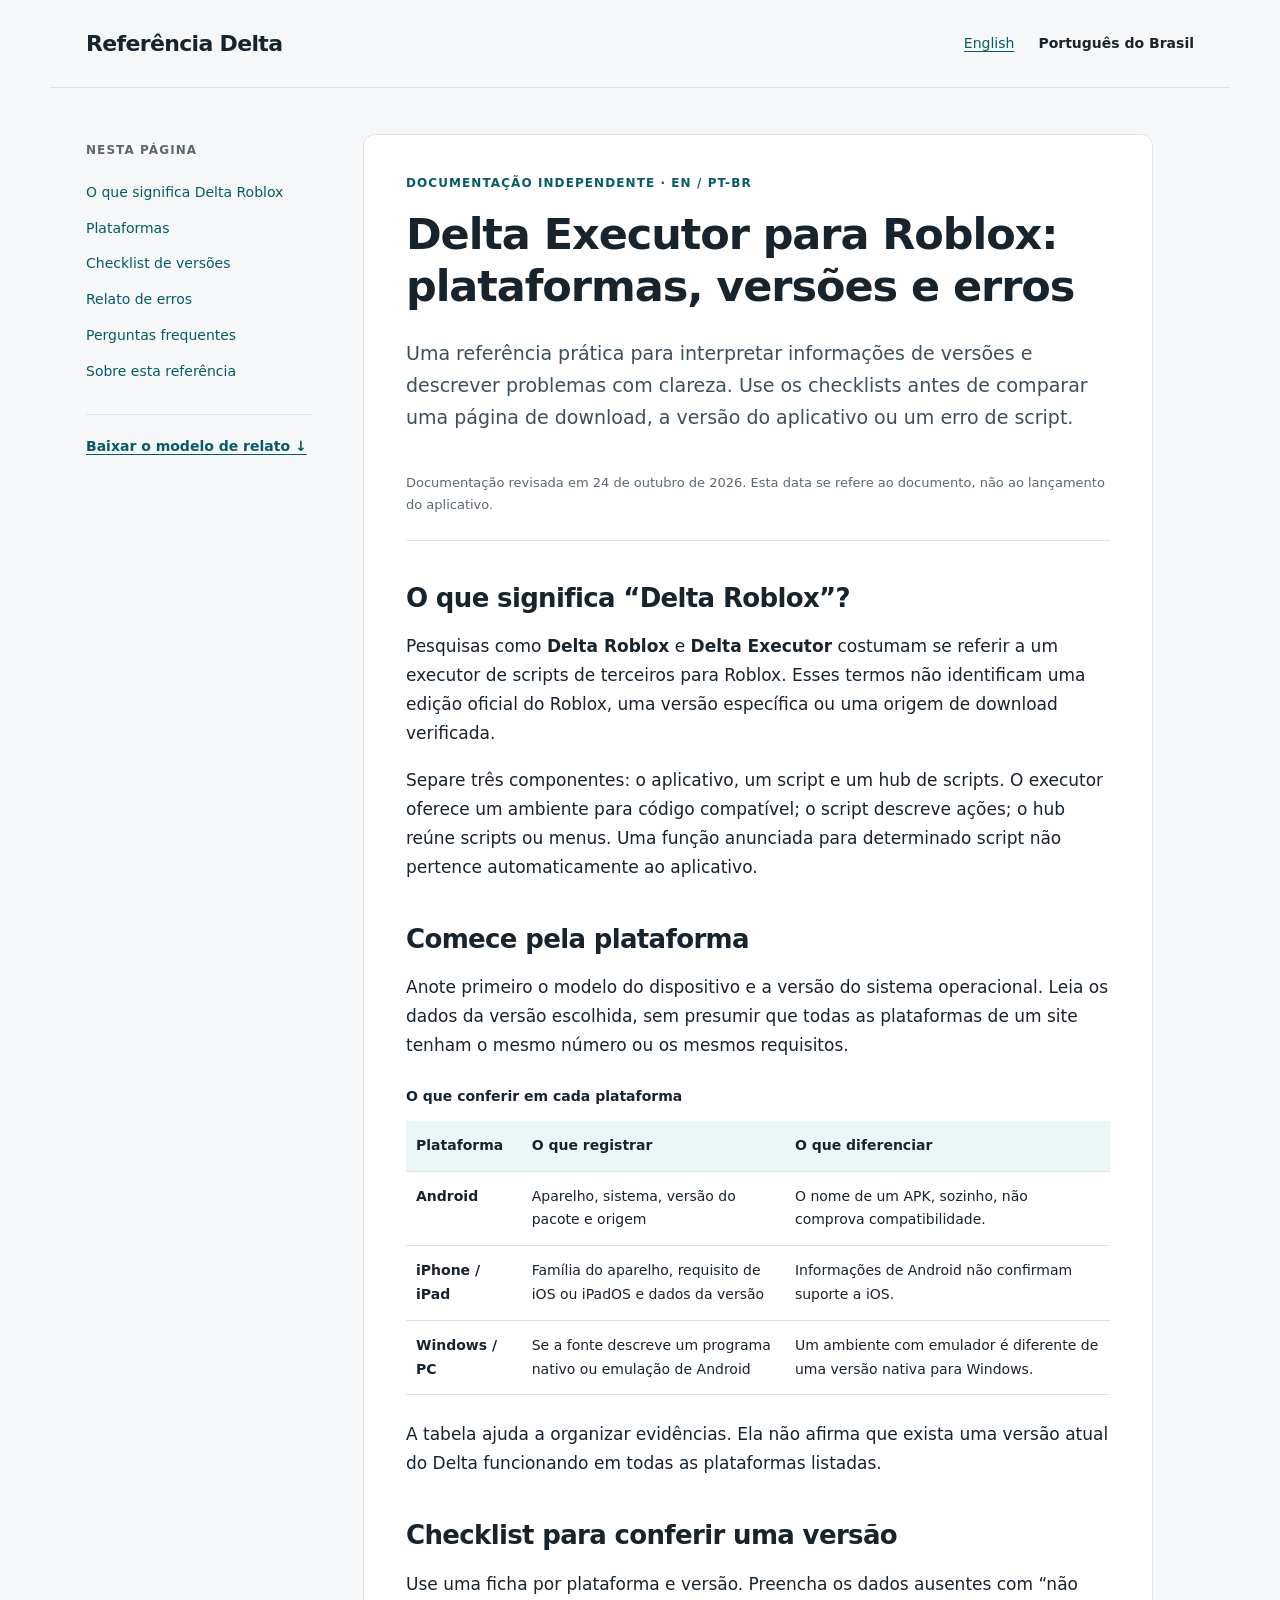
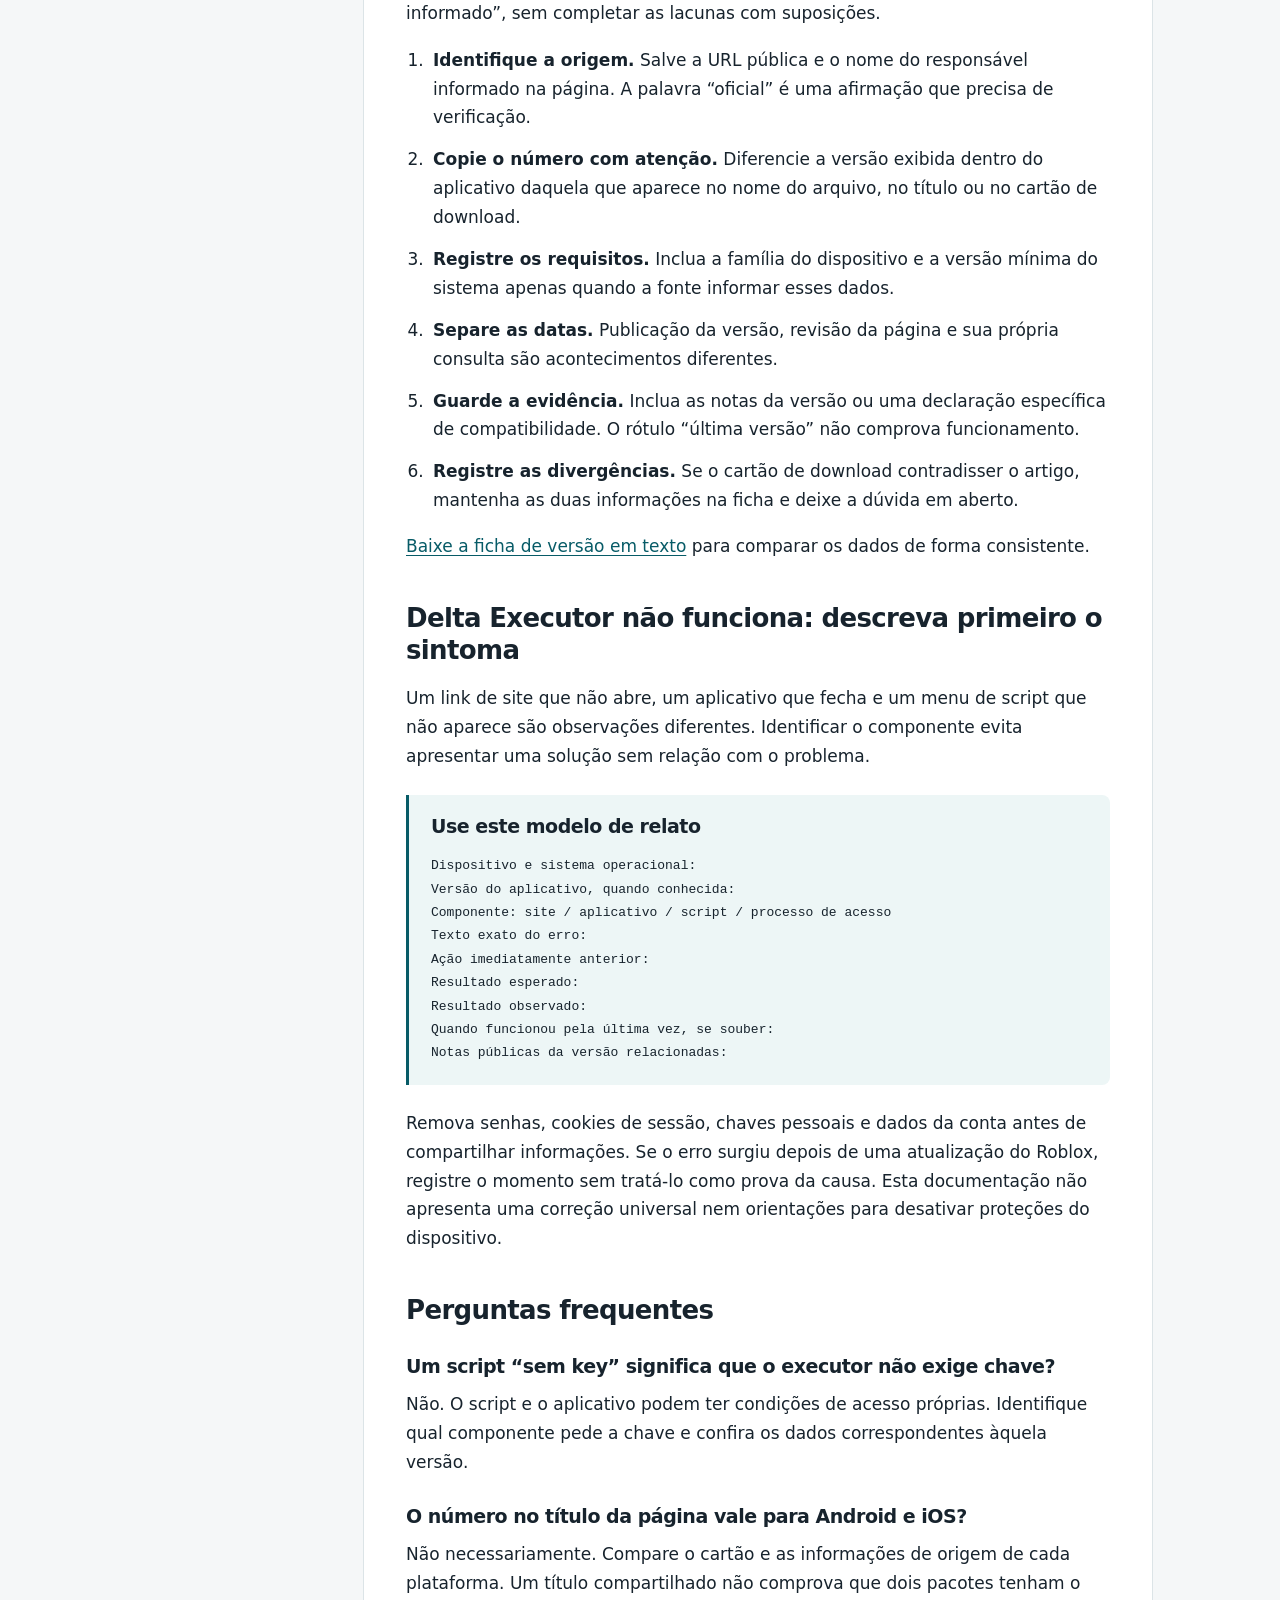
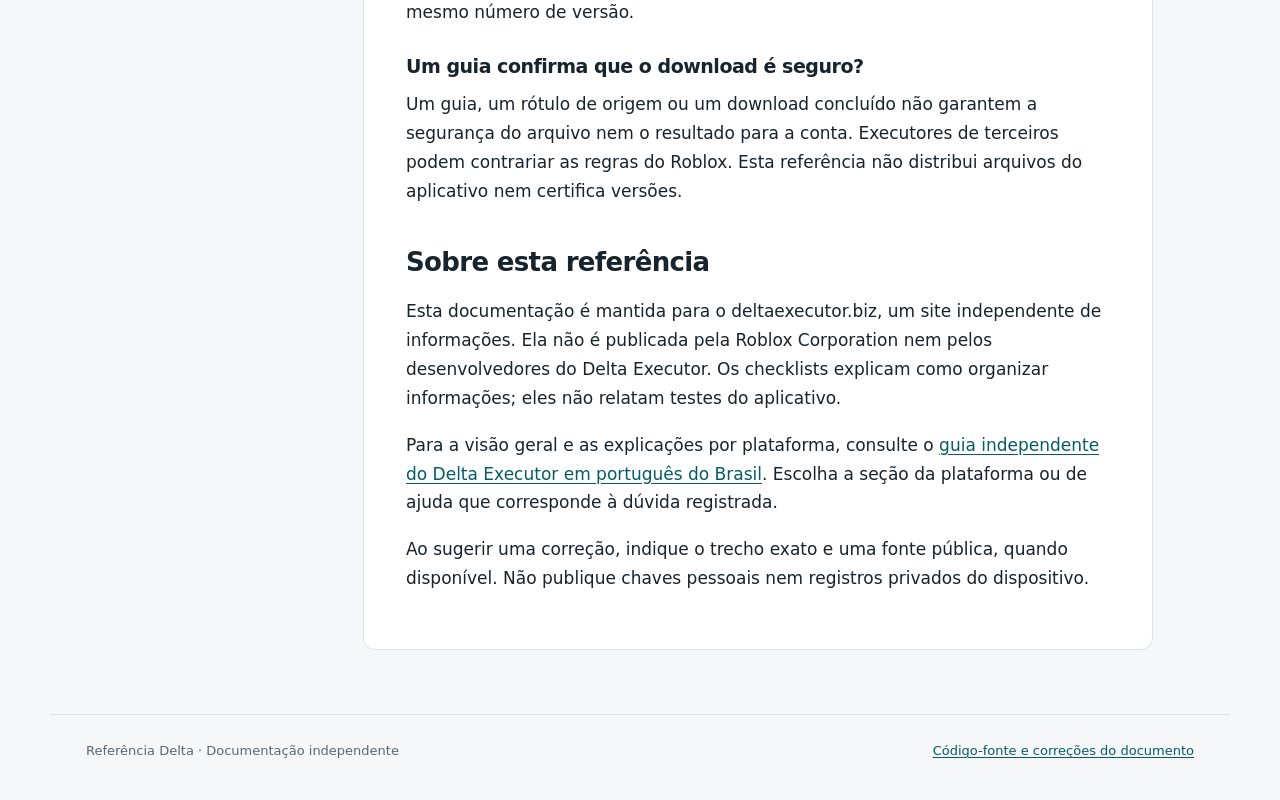
==== pt-br.html @ 523c4455 "Add independent EN and PT-BR Delta reference and templates" ====
<!doctype html>
<html lang="pt-BR">
<head>
  <meta charset="utf-8">
  <meta name="viewport" content="width=device-width, initial-scale=1">
  <title>Delta Executor para Roblox: Plataformas, Versões e Erros</title>
  <meta name="description" content="Referência independente do Delta Executor para Roblox: confira informações de plataformas e versões e use um modelo para relatar erros com clareza.">
  <meta name="robots" content="index,follow">
  <link rel="canonical" href="https://bestrbxscripts-art.github.io/delta-executor-guide/pt-br.html">
  <link rel="alternate" hreflang="en" href="https://bestrbxscripts-art.github.io/delta-executor-guide/">
  <link rel="alternate" hreflang="pt-BR" href="https://bestrbxscripts-art.github.io/delta-executor-guide/pt-br.html">
  <link rel="alternate" hreflang="x-default" href="https://bestrbxscripts-art.github.io/delta-executor-guide/">
  <link rel="stylesheet" href="style.css">
</head>
<body>
  <a class="skip" href="#main">Ir para o conteúdo</a>
  <header class="site-header"><a class="brand" href="pt-br.html">Referência Delta</a><nav aria-label="Idioma"><a href="./" lang="en" hreflang="en">English</a><span aria-current="page">Português do Brasil</span></nav></header>
  <div class="layout">
    <aside><p class="label">Nesta página</p><nav aria-label="Conteúdo"><a href="#meaning">O que significa Delta Roblox</a><a href="#platforms">Plataformas</a><a href="#release">Checklist de versões</a><a href="#errors">Relato de erros</a><a href="#faq">Perguntas frequentes</a><a href="#about">Sobre esta referência</a></nav><a class="download" href="problem-report.txt" download>Baixar o modelo de relato ↓</a></aside>
    <main id="main">
      <p class="eyebrow">Documentação independente · EN / PT-BR</p>
      <h1>Delta Executor para Roblox: plataformas, versões e erros</h1>
      <p class="lead">Uma referência prática para interpretar informações de versões e descrever problemas com clareza. Use os checklists antes de comparar uma página de download, a versão do aplicativo ou um erro de script.</p>
      <p class="updated">Documentação revisada em 24 de outubro de 2026. Esta data se refere ao documento, não ao lançamento do aplicativo.</p>

      <section id="meaning"><h2>O que significa “Delta Roblox”?</h2><p>Pesquisas como <strong>Delta Roblox</strong> e <strong>Delta Executor</strong> costumam se referir a um executor de scripts de terceiros para Roblox. Esses termos não identificam uma edição oficial do Roblox, uma versão específica ou uma origem de download verificada.</p><p>Separe três componentes: o aplicativo, um script e um hub de scripts. O executor oferece um ambiente para código compatível; o script descreve ações; o hub reúne scripts ou menus. Uma função anunciada para determinado script não pertence automaticamente ao aplicativo.</p></section>

      <section id="platforms"><h2>Comece pela plataforma</h2><p>Anote primeiro o modelo do dispositivo e a versão do sistema operacional. Leia os dados da versão escolhida, sem presumir que todas as plataformas de um site tenham o mesmo número ou os mesmos requisitos.</p><div class="table-wrap"><table><caption>O que conferir em cada plataforma</caption><thead><tr><th>Plataforma</th><th>O que registrar</th><th>O que diferenciar</th></tr></thead><tbody><tr><td>Android</td><td>Aparelho, sistema, versão do pacote e origem</td><td>O nome de um APK, sozinho, não comprova compatibilidade.</td></tr><tr><td>iPhone / iPad</td><td>Família do aparelho, requisito de iOS ou iPadOS e dados da versão</td><td>Informações de Android não confirmam suporte a iOS.</td></tr><tr><td>Windows / PC</td><td>Se a fonte descreve um programa nativo ou emulação de Android</td><td>Um ambiente com emulador é diferente de uma versão nativa para Windows.</td></tr></tbody></table></div><p>A tabela ajuda a organizar evidências. Ela não afirma que exista uma versão atual do Delta funcionando em todas as plataformas listadas.</p></section>

      <section id="release"><h2>Checklist para conferir uma versão</h2><p>Use uma ficha por plataforma e versão. Preencha os dados ausentes com “não informado”, sem completar as lacunas com suposições.</p><ol><li><strong>Identifique a origem.</strong> Salve a URL pública e o nome do responsável informado na página. A palavra “oficial” é uma afirmação que precisa de verificação.</li><li><strong>Copie o número com atenção.</strong> Diferencie a versão exibida dentro do aplicativo daquela que aparece no nome do arquivo, no título ou no cartão de download.</li><li><strong>Registre os requisitos.</strong> Inclua a família do dispositivo e a versão mínima do sistema apenas quando a fonte informar esses dados.</li><li><strong>Separe as datas.</strong> Publicação da versão, revisão da página e sua própria consulta são acontecimentos diferentes.</li><li><strong>Guarde a evidência.</strong> Inclua as notas da versão ou uma declaração específica de compatibilidade. O rótulo “última versão” não comprova funcionamento.</li><li><strong>Registre as divergências.</strong> Se o cartão de download contradisser o artigo, mantenha as duas informações na ficha e deixe a dúvida em aberto.</li></ol><p><a href="release-record.txt" download>Baixe a ficha de versão em texto</a> para comparar os dados de forma consistente.</p></section>

      <section id="errors"><h2>Delta Executor não funciona: descreva primeiro o sintoma</h2><p>Um link de site que não abre, um aplicativo que fecha e um menu de script que não aparece são observações diferentes. Identificar o componente evita apresentar uma solução sem relação com o problema.</p><div class="callout"><h3>Use este modelo de relato</h3><pre>Dispositivo e sistema operacional:
Versão do aplicativo, quando conhecida:
Componente: site / aplicativo / script / processo de acesso
Texto exato do erro:
Ação imediatamente anterior:
Resultado esperado:
Resultado observado:
Quando funcionou pela última vez, se souber:
Notas públicas da versão relacionadas:</pre></div><p>Remova senhas, cookies de sessão, chaves pessoais e dados da conta antes de compartilhar informações. Se o erro surgiu depois de uma atualização do Roblox, registre o momento sem tratá-lo como prova da causa. Esta documentação não apresenta uma correção universal nem orientações para desativar proteções do dispositivo.</p></section>

      <section id="faq"><h2>Perguntas frequentes</h2><h3>Um script “sem key” significa que o executor não exige chave?</h3><p>Não. O script e o aplicativo podem ter condições de acesso próprias. Identifique qual componente pede a chave e confira os dados correspondentes àquela versão.</p><h3>O número no título da página vale para Android e iOS?</h3><p>Não necessariamente. Compare o cartão e as informações de origem de cada plataforma. Um título compartilhado não comprova que dois pacotes tenham o mesmo número de versão.</p><h3>Um guia confirma que o download é seguro?</h3><p>Um guia, um rótulo de origem ou um download concluído não garantem a segurança do arquivo nem o resultado para a conta. Executores de terceiros podem contrariar as regras do Roblox. Esta referência não distribui arquivos do aplicativo nem certifica versões.</p></section>

      <section id="about"><h2>Sobre esta referência</h2><p>Esta documentação é mantida para o deltaexecutor.biz, um site independente de informações. Ela não é publicada pela Roblox Corporation nem pelos desenvolvedores do Delta Executor. Os checklists explicam como organizar informações; eles não relatam testes do aplicativo.</p><p>Para a visão geral e as explicações por plataforma, consulte o <a href="https://deltaexecutor.biz/pt-br/">guia independente do Delta Executor em português do Brasil</a>. Escolha a seção da plataforma ou de ajuda que corresponde à dúvida registrada.</p><p>Ao sugerir uma correção, indique o trecho exato e uma fonte pública, quando disponível. Não publique chaves pessoais nem registros privados do dispositivo.</p></section>
    </main>
  </div>
  <footer><span>Referência Delta · Documentação independente</span><a href="https://github.com/bestrbxscripts-art/delta-executor-guide">Código-fonte e correções do documento</a></footer>
</body>
</html>
---- style.css ----
:root{color-scheme:light;--ink:#17232d;--muted:#5a6872;--line:#dce4e7;--accent:#075b67;--soft:#edf6f6;--paper:#fff;--bg:#f5f7f8}*{box-sizing:border-box}html{scroll-behavior:smooth;scroll-padding-top:2rem}body{margin:0;background:var(--bg);color:var(--ink);font-family:system-ui,-apple-system,"Segoe UI",sans-serif;font-size:17px;line-height:1.7}a{color:var(--accent);text-underline-offset:.18em}a:hover{text-decoration-thickness:2px}a:focus-visible{outline:3px solid #d88e00;outline-offset:4px;border-radius:2px}.skip{position:absolute;top:-100px;left:20px;background:white;padding:12px;z-index:2}.skip:focus{top:12px}.site-header{max-width:1180px;margin:auto;padding:25px 36px;display:flex;justify-content:space-between;align-items:center;gap:24px;border-bottom:1px solid var(--line)}.brand{font-weight:750;letter-spacing:-.03em;color:var(--ink);text-decoration:none;font-size:22px}.site-header nav{display:flex;gap:24px;font-size:14px;flex-wrap:wrap}.site-header [aria-current]{font-weight:700}.layout{max-width:1180px;display:grid;grid-template-columns:225px minmax(0,1fr);gap:52px;margin:auto;padding:46px 36px 64px}aside{font-size:14px;padding-top:6px}aside nav{display:grid;gap:12px}aside nav a{text-decoration:none}aside nav a:hover{text-decoration:underline}.label,.eyebrow{font-size:12px;letter-spacing:.09em;text-transform:uppercase;font-weight:700;color:var(--muted)}.label{margin:0 0 20px}.download{display:block;margin-top:30px;padding-top:20px;border-top:1px solid var(--line);font-weight:650}main{max-width:790px;min-width:0;background:var(--paper);border:1px solid var(--line);border-radius:12px;padding:38px 42px}.eyebrow{margin:0 0 14px;color:var(--accent)}h1,h2,h3{line-height:1.22;letter-spacing:-.025em}h1{font-size:clamp(30px,4vw,43px);margin:0 0 24px}h2{font-size:26px;margin:0 0 18px}h3{font-size:19px;margin:28px 0 12px}.lead{font-size:19px;color:#3c505c;margin-bottom:22px}.updated{font-size:13px;color:var(--muted);padding:16px 0 24px;border-bottom:1px solid var(--line)}section{margin-top:42px}p{margin:0 0 18px}li{padding-left:4px;margin:0 0 13px}ol{padding-left:23px}.table-wrap{overflow-x:auto;margin:25px 0}table{width:100%;border-collapse:collapse;font-size:14px;text-align:left}caption{text-align:left;font-weight:700;margin-bottom:12px}th,td{vertical-align:top;border-bottom:1px solid var(--line);padding:13px 10px}th{background:var(--soft)}td:first-child{font-weight:650;min-width:90px}.callout{background:var(--soft);border-left:3px solid var(--accent);border-radius:0 8px 8px 0;padding:20px 22px;margin:24px 0}.callout h3{margin:0 0 16px}pre{white-space:pre-wrap;overflow-wrap:anywhere;font-family:ui-monospace,"Cascadia Code",Consolas,monospace;font-size:13px;line-height:1.8;margin:0}footer{max-width:1180px;margin:auto;padding:25px 36px 38px;display:flex;justify-content:space-between;gap:20px;border-top:1px solid var(--line);font-size:13px;color:var(--muted)}@media(max-width:850px){.layout{grid-template-columns:1fr;gap:26px;padding:26px 22px 44px}.site-header{padding:20px 22px;align-items:flex-start}.site-header nav{gap:14px}aside{padding:0}aside nav{display:flex;flex-wrap:wrap;gap:9px 20px}.label{margin-bottom:10px}.download{display:inline-block;margin-top:16px;padding-top:12px}main{max-width:none;padding:28px 24px}footer{padding:24px 22px;flex-direction:column;gap:8px}}@media(max-width:480px){body{font-size:16px}.site-header{flex-direction:column;gap:10px}.layout{padding:23px 14px 35px}main{padding:25px 20px}.lead{font-size:18px}h2{font-size:24px}}@media(prefers-reduced-motion:reduce){html{scroll-behavior:auto}}@media print{body{background:white}aside,.site-header nav,.skip{display:none}.layout{display:block;padding:0}main{max-width:none;border:0;padding:0}footer{margin-top:30px}a{color:inherit}.callout{break-inside:avoid}h2,h3{break-after:avoid}}
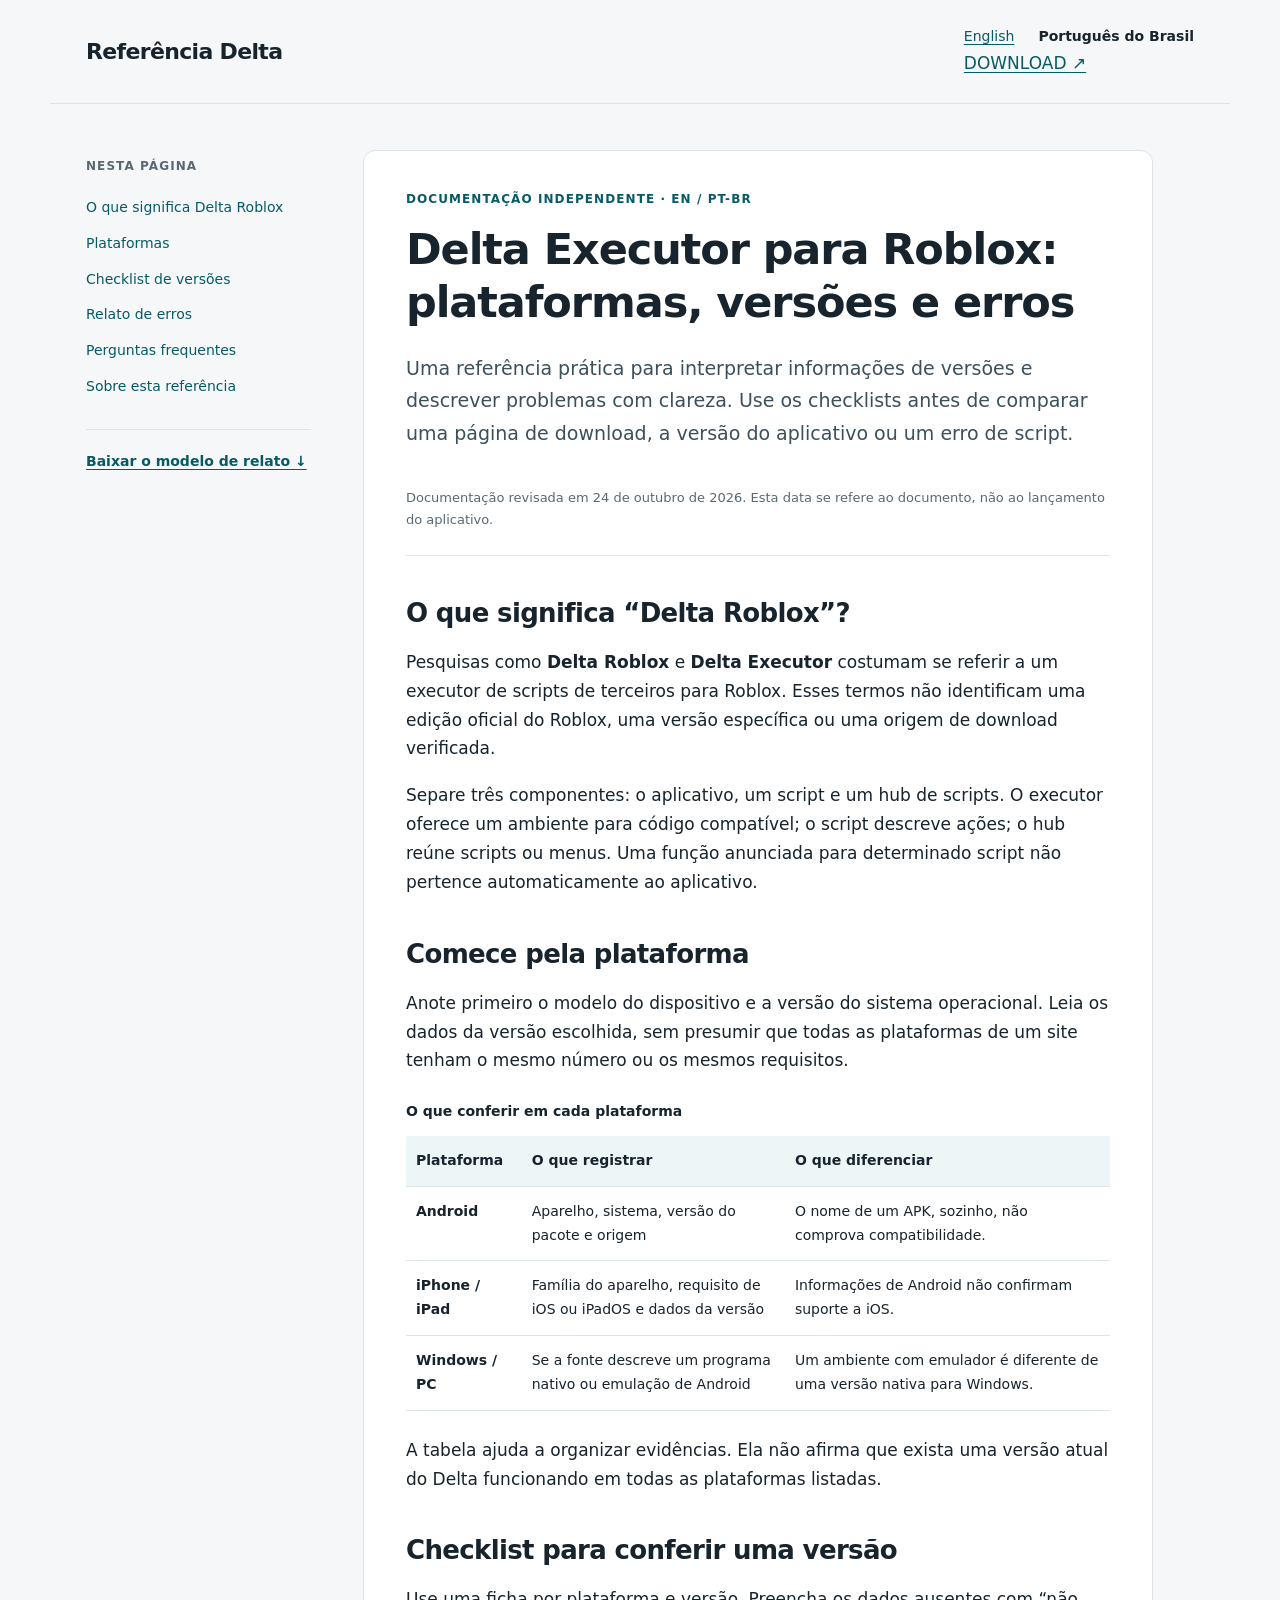
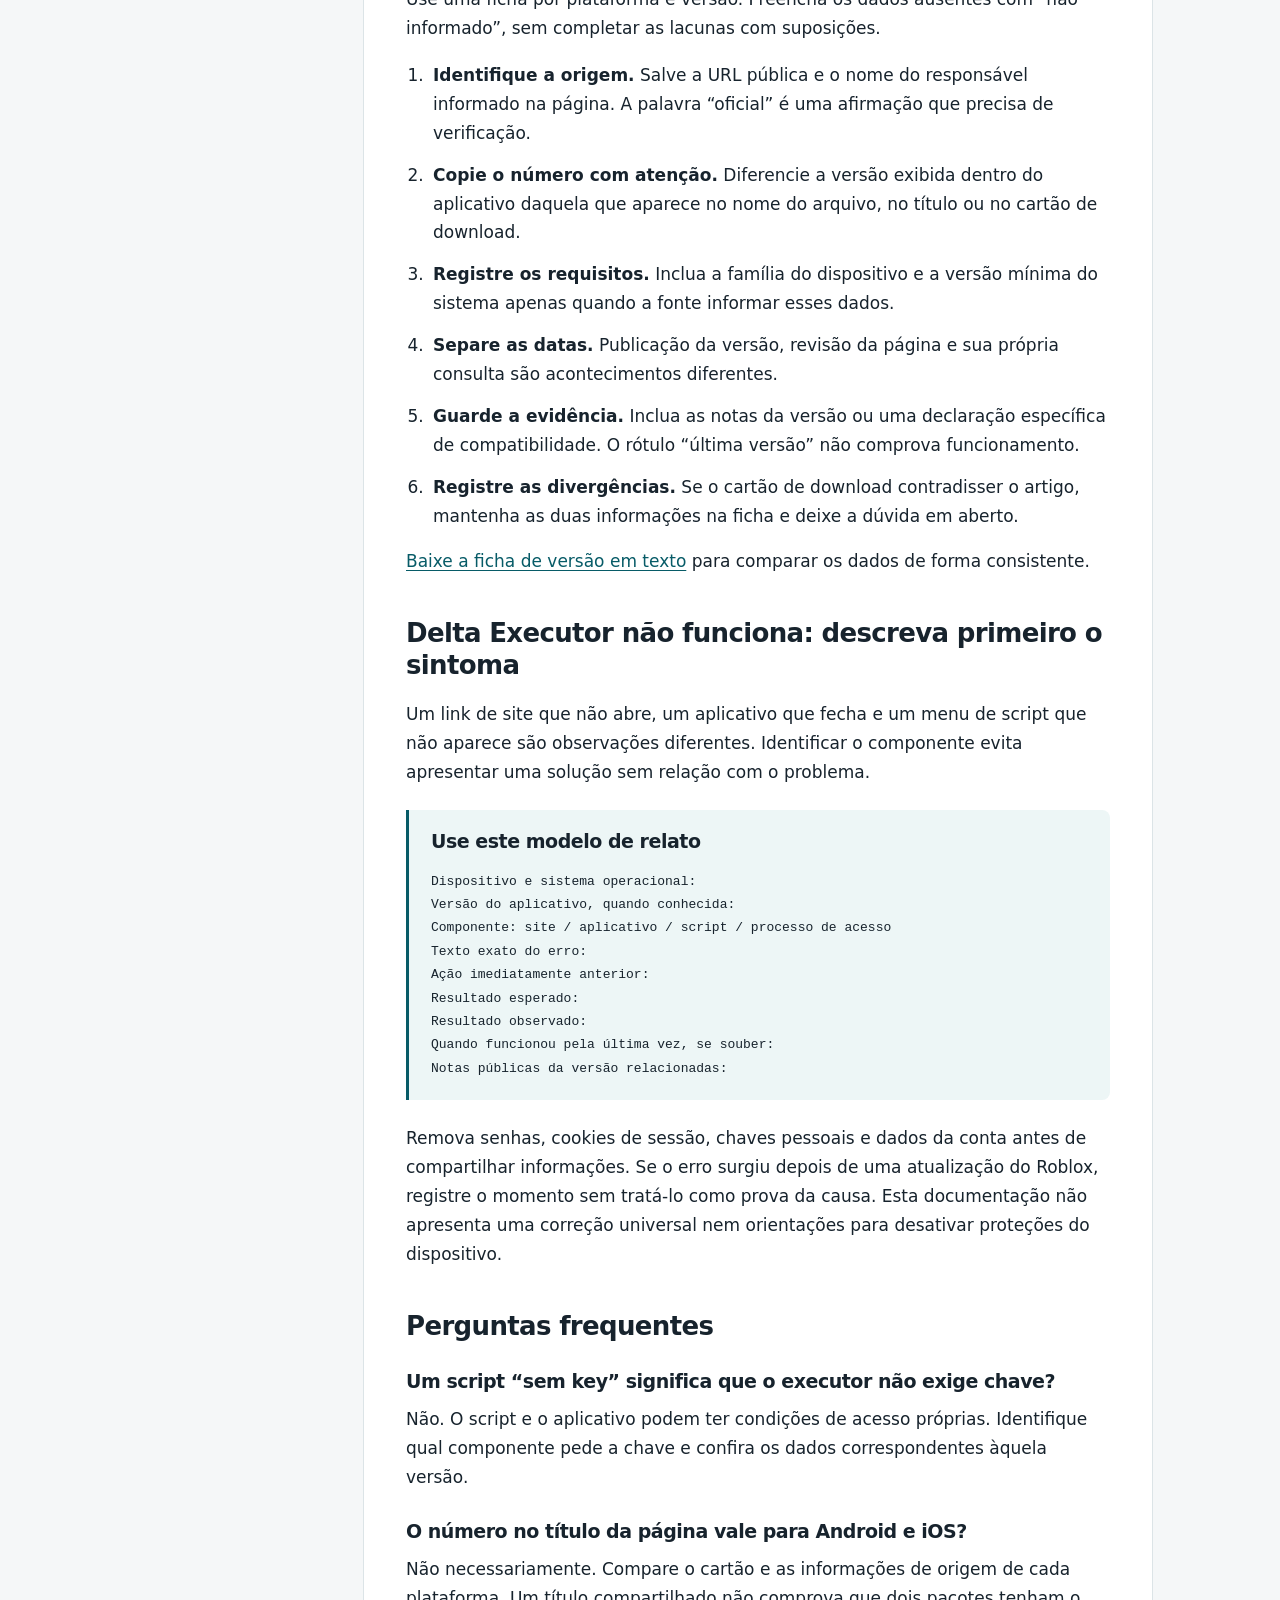
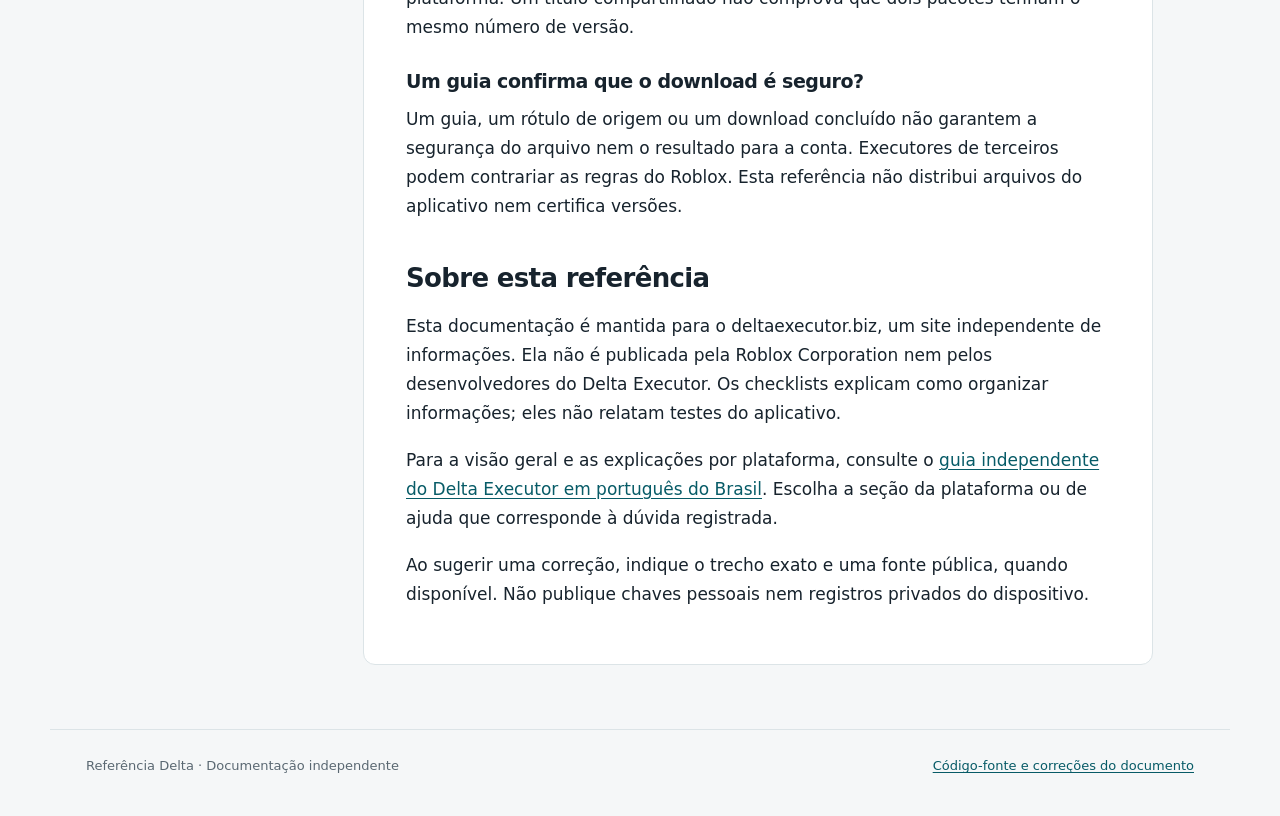
==== commit 2ffbbcb0: "Add prominent DOWNLOAD link to Brazilian Portuguese header" ====
--- a/pt-br.html
+++ b/pt-br.html
@@ -14,7 +14,7 @@
 </head>
 <body>
   <a class="skip" href="#main">Ir para o conteúdo</a>
-  <header class="site-header"><a class="brand" href="pt-br.html">Referência Delta</a><nav aria-label="Idioma"><a href="./" lang="en" hreflang="en">English</a><span aria-current="page">Português do Brasil</span></nav></header>
+  <header class="site-header"><a class="brand" href="pt-br.html">Referência Delta</a><div class="header-actions"><nav aria-label="Idioma"><a href="./" lang="en" hreflang="en">English</a><span aria-current="page">Português do Brasil</span></nav><a class="download-cta" href="https://deltaexecutor.biz/pt-br/" aria-label="DOWNLOAD — abrir o site do Delta Executor">DOWNLOAD <span aria-hidden="true">↗</span></a></div></header>
   <div class="layout">
     <aside><p class="label">Nesta página</p><nav aria-label="Conteúdo"><a href="#meaning">O que significa Delta Roblox</a><a href="#platforms">Plataformas</a><a href="#release">Checklist de versões</a><a href="#errors">Relato de erros</a><a href="#faq">Perguntas frequentes</a><a href="#about">Sobre esta referência</a></nav><a class="download" href="problem-report.txt" download>Baixar o modelo de relato ↓</a></aside>
     <main id="main">
